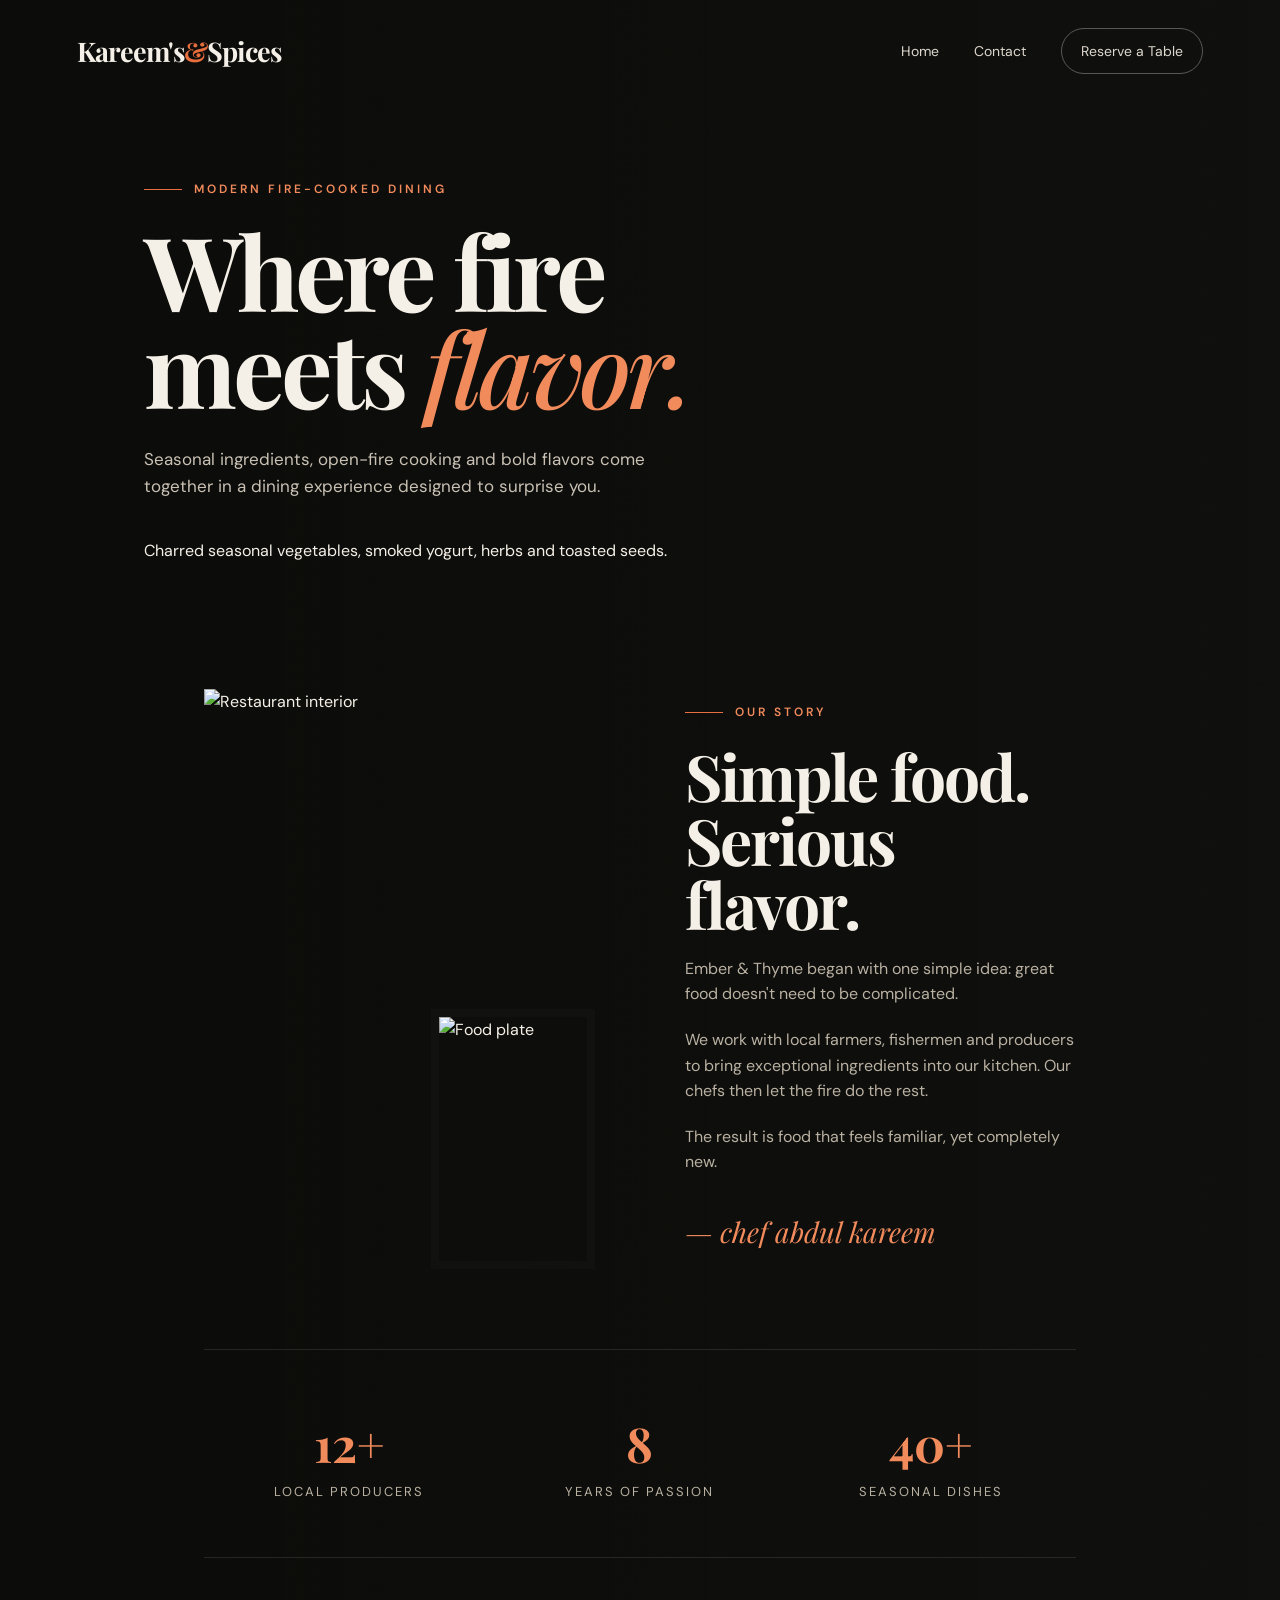
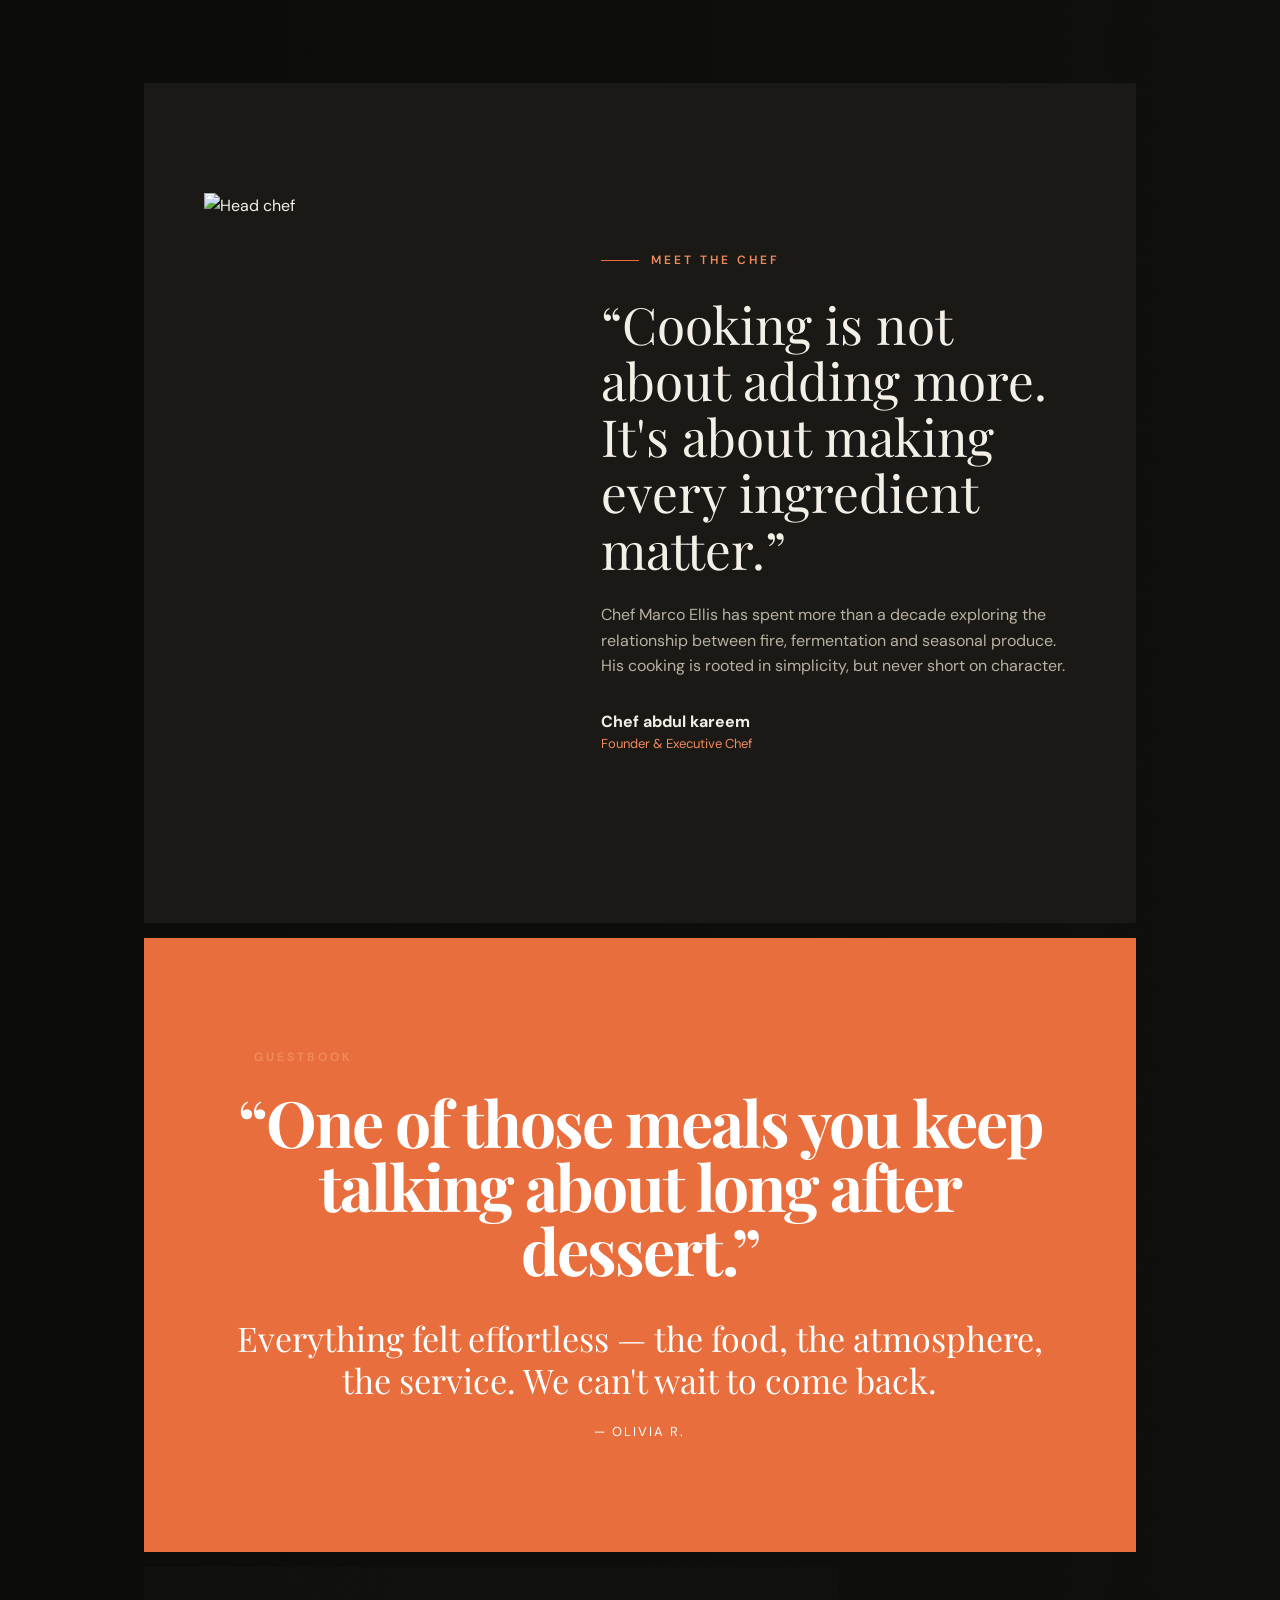
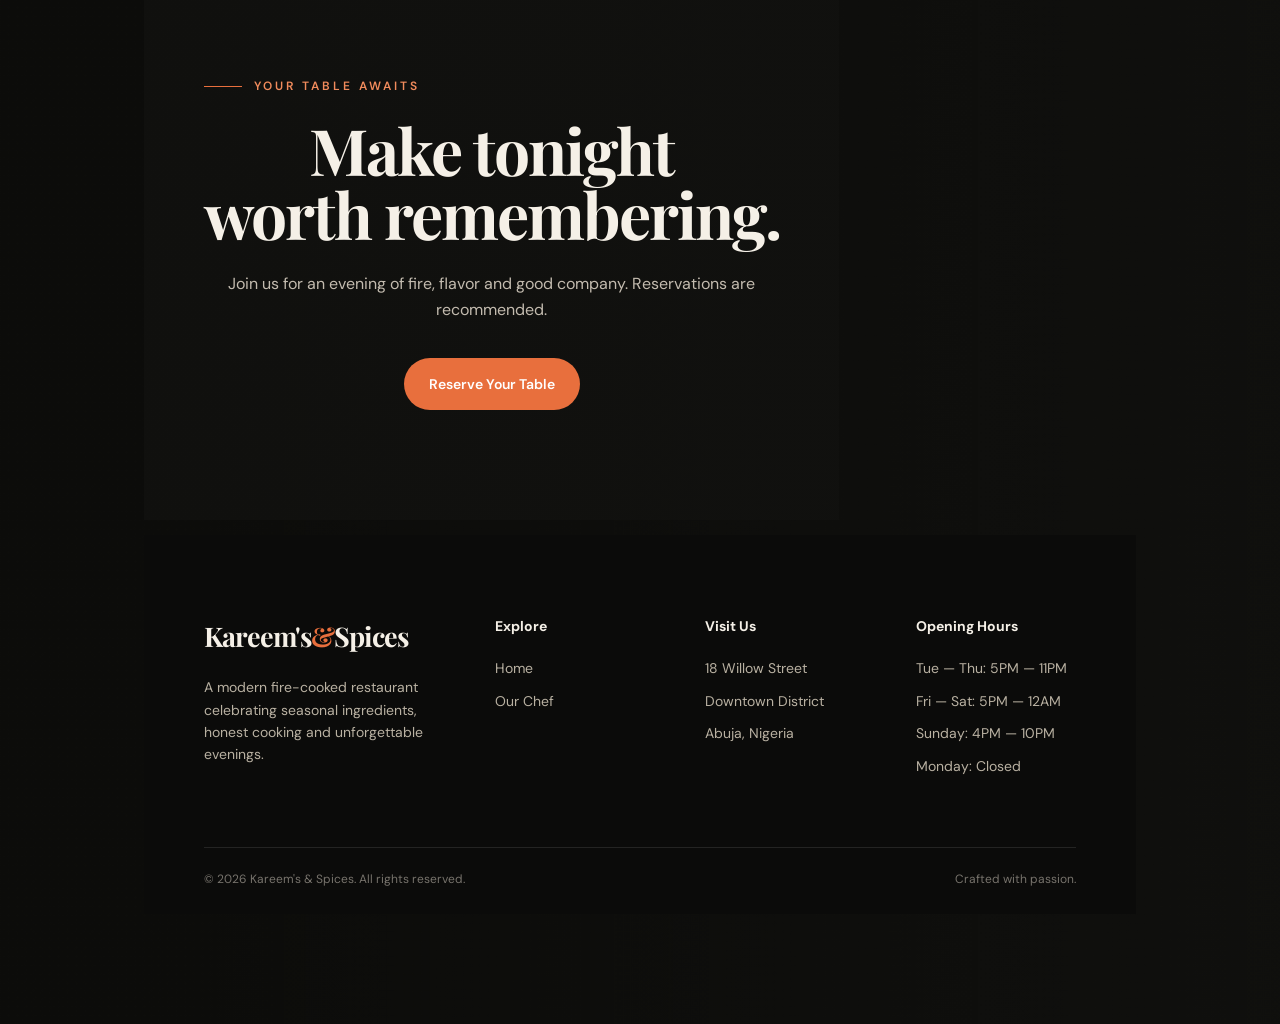
==== index.html @ a862f497 "my resturant home page" ====
<!DOCTYPE html>
<html lang="en">
<head>
    <meta charset="UTF-8">
    <meta name="viewport" content="width=device-width, initial-scale=1.0">
    <title>Ember & Thyme — Modern Dining</title>

    <style>
        @import url('https://fonts.googleapis.com/css2?family=DM+Sans:wght@400;500;600;700&family=Playfair+Display:wght@500;600;700&display=swap');

        * {
            margin: 0;
            padding: 0;
            box-sizing: border-box;
        }

        :root {
            --dark: #11110f;
            --dark-soft: #1a1916;
            --cream: #f5f0e7;
            --muted: #b9b1a2;
            --orange: #e86f3d;
            --orange-light: #f18b5c;
            --white: #ffffff;
            --border: rgba(255,255,255,0.1);
        }

        html {
            scroll-behavior: smooth;
        }

        body {
            font-family: "DM Sans", sans-serif;
            background: var(--dark);
            color: var(--cream);
            line-height: 1.6;
        }

        a {
            color: inherit;
            text-decoration: none;
        }

        img {
            width: 100%;
            display: block;
            object-fit: cover;
        }

        /* ================= HEADER ================= */

        header {
            position: absolute;
            top: 0;
            left: 0;
            width: 100%;
            z-index: 10;
            padding: 28px 6%;
        }

        .navbar {
            max-width: 1400px;
            margin: auto;
            display: flex;
            justify-content: space-between;
            align-items: center;
        }

        .logo {
            font-family: "Playfair Display", serif;
            font-size: 27px;
            font-weight: 700;
            letter-spacing: -1px;
        }

        .logo span {
            color: var(--orange);
        }

        nav {
            display: flex;
            gap: 35px;
            align-items: center;
        }

        nav a {
            font-size: 14px;
            color: #ddd7cd;
            transition: .3s;
        }

        nav a:hover {
            color: var(--orange-light);
        }

        .nav-btn {
            border: 1px solid rgba(255,255,255,.3);
            padding: 11px 19px;
            border-radius: 30px;
        }

        .nav-btn:hover {
            background: var(--orange);
            border-color: var(--orange);
            color: white;
        }

        /* ================= HERO ================= */

        .hero {
            min-height: 100vh;
            position: relative;
            display: flex;
            align-items: center;
            overflow: hidden;
            background:
                linear-gradient(90deg, rgba(12,12,10,.96) 15%, rgba(12,12,10,.72) 50%, rgba(12,12,10,.3)),
                url("https://images.unsplash.com/photo-1517248135467-4c7edcad34c4?auto=format&fit=crop&w=1800&q=85")
                center/cover;
        }

        .hero-content {
            width: min(1400px, 88%);
            margin: auto;
            padding-top: 70px;
        }

        .eyebrow {
            display: flex;
            align-items: center;
            gap: 12px;
            color: var(--orange-light);
            text-transform: uppercase;
            font-size: 12px;
            letter-spacing: 3px;
            font-weight: 600;
            margin-bottom: 22px;
        }

        .eyebrow::before {
            content: "";
            width: 38px;
            height: 1px;
            background: var(--orange);
        }

        h1 {
            max-width: 720px;
            font-family: "Playfair Display", serif;
            font-size: clamp(55px, 8vw, 105px);
            line-height: .95;
            letter-spacing: -4px;
            margin-bottom: 30px;
        }

        h1 em {
            color: var(--orange-light);
            font-weight: 500;
        }

        .hero-text {
            max-width: 510px;
            color: #c9c1b4;
            font-size: 17px;
            margin-bottom: 38px;
        }

        .hero-buttons {
            display: flex;
            gap: 15px;
            flex-wrap: wrap;
        }

        .btn {
            padding: 15px 25px;
            border-radius: 30px;
            font-weight: 600;
            font-size: 14px;
            display: inline-block;
            transition: .3s;
        }

        .btn-primary {
            background: var(--orange);
            color: white;
        }

        .btn-primary:hover {
            background: var(--orange-light);
            transform: translateY(-2px);
        }

        .btn-outline {
            border: 1px solid rgba(255,255,255,.3);
        }

        .btn-outline:hover {
            background: white;
            color: var(--dark);
        }

        .scroll {
            position: absolute;
            bottom: 30px;
            right: 6%;
            writing-mode: vertical-rl;
            text-transform: uppercase;
            letter-spacing: 3px;
            font-size: 10px;
            color: #aaa397;
        }

        /* ================= GENERAL ================= */

        section {
            padding: 110px 6%;
        }

        .container {
            max-width: 1250px;
            margin: auto;
        }

        .section-heading {
            max-width: 650px;
            margin-bottom: 55px;
        }

        .section-heading .eyebrow {
            margin-bottom: 15px;
        }

        h2 {
            font-family: "Playfair Display", serif;
            font-size: clamp(40px, 5vw, 68px);
            line-height: 1;
            letter-spacing: -2px;
        }

        .section-description {
            color: var(--muted);
            margin-top: 20px;
            max-width: 540px;
        }

        /* ================= MENU ================= */

        .menu-section {
            background: var(--cream);
            color: var(--dark);
        }

        .menu-section .eyebrow {
            color: var(--orange);
        }

        .menu-grid {
            display: grid;
            grid-template-columns: repeat(3, 1fr);
            gap: 25px;
        }

        .menu-card {
            background: white;
            overflow: hidden;
            transition: .35s;
        }

        .menu-card:hover {
            transform: translateY(-7px);
        }

        .menu-image {
            height: 280px;
            overflow: hidden;
        }

        .menu-image img {
            height: 100%;
            transition: .5s;
        }

        .menu-card:hover img {
            transform: scale(1.06);
        }

        .menu-info {
            padding: 25px;
        }

        .menu-top {
            display: flex;
            justify-content: space-between;
            gap: 15px;
        }

        .menu-info h3 {
            font-family: "Playfair Display", serif;
            font-size: 24px;
        }

        .price {
            color: var(--orange);
            font-weight: 700;
            white-space: nowrap;
        }

        .menu-info p {
            margin-top: 10px;
            color: #777168;
            font-size: 14px;
        }

        /* ================= ABOUT ================= */

        .about-grid {
            display: grid;
            grid-template-columns: 1fr 1fr;
            gap: 90px;
            align-items: center;
        }

        .about-images {
            position: relative;
            height: 580px;
        }

        .about-main {
            width: 80%;
            height: 500px;
        }

        .about-small {
            position: absolute;
            right: 0;
            bottom: 0;
            width: 42%;
            height: 260px;
            border: 8px solid var(--dark);
        }

        .about-content p {
            color: var(--muted);
            margin: 20px 0;
        }

        .signature {
            margin-top: 35px;
            font-family: "Playfair Display", serif;
            font-style: italic;
            font-size: 28px;
            color: var(--orange-light);
        }

        /* ================= NUMBERS ================= */

        .numbers {
            border-top: 1px solid var(--border);
            border-bottom: 1px solid var(--border);
            display: grid;
            grid-template-columns: repeat(3, 1fr);
            text-align: center;
            padding: 55px 0;
            margin-top: 80px;
        }

        .number h3 {
            font-family: "Playfair Display", serif;
            font-size: 48px;
            color: var(--orange-light);
        }

        .number p {
            color: var(--muted);
            font-size: 13px;
            text-transform: uppercase;
            letter-spacing: 2px;
        }

        /* ================= CHEF ================= */

        .chef-section {
            background: var(--dark-soft);
        }

        .chef-grid {
            display: grid;
            grid-template-columns: .8fr 1.2fr;
            gap: 80px;
            align-items: center;
        }

        .chef-image {
            height: 620px;
        }

        .chef-image img {
            height: 100%;
        }

        .chef-content blockquote {
            font-family: "Playfair Display", serif;
            font-size: clamp(30px, 4vw, 53px);
            line-height: 1.1;
            margin: 25px 0;
        }

        .chef-content p {
            color: var(--muted);
            max-width: 600px;
        }

        .chef-name {
            margin-top: 30px;
            font-weight: 700;
        }

        .chef-role {
            color: var(--orange-light);
            font-size: 13px;
        }

        /* ================= TESTIMONIAL ================= */

        .testimonial {
            text-align: center;
            background: var(--orange);
            color: white;
        }

        .testimonial h2 {
            max-width: 900px;
            margin: auto;
        }

        .quote {
            font-family: "Playfair Display", serif;
            font-size: 34px;
            max-width: 850px;
            margin: 35px auto 20px;
            line-height: 1.25;
        }

        .customer {
            font-size: 13px;
            text-transform: uppercase;
            letter-spacing: 2px;
        }

        /* ================= RESERVATION ================= */

        .reservation {
            background:
                linear-gradient(rgba(17,17,15,.82), rgba(17,17,15,.82)),
                url("https://images.unsplash.com/photo-1414235077428-338989a2e8c0?auto=format&fit=crop&w=1800&q=85")
                center/cover;
            text-align: center;
        }

        .reservation h2 {
            max-width: 800px;
            margin: auto;
        }

        .reservation p {
            max-width: 550px;
            color: #c3bbaf;
            margin: 25px auto 35px;
        }

        /* ================= FOOTER ================= */

        footer {
            background: #0b0b0a;
            padding: 80px 6% 25px;
        }

        .footer-grid {
            max-width: 1250px;
            margin: auto;
            display: grid;
            grid-template-columns: 1.5fr 1fr 1fr 1fr;
            gap: 50px;
            padding-bottom: 60px;
            border-bottom: 1px solid var(--border);
        }

        .footer-brand p {
            color: var(--muted);
            max-width: 330px;
            margin-top: 18px;
            font-size: 14px;
        }

        footer h4 {
            margin-bottom: 20px;
            font-size: 14px;
        }

        footer ul {
            list-style: none;
        }

        footer li {
            color: var(--muted);
            font-size: 14px;
            margin-bottom: 10px;
        }

        footer li a:hover {
            color: var(--orange-light);
        }

        .footer-bottom {
            max-width: 1250px;
            margin: 22px auto 0;
            display: flex;
            justify-content: space-between;
            gap: 20px;
            color: #77736c;
            font-size: 12px;
        }

        /* ================= RESPONSIVE ================= */

        @media (max-width: 900px) {

            nav {
                display: none;
            }

            .menu-grid {
                grid-template-columns: 1fr 1fr;
            }

            .about-grid,
            .chef-grid {
                grid-template-columns: 1fr;
                gap: 50px;
            }

            .about-images {
                height: 500px;
            }

            .chef-image {
                height: 500px;
            }

            .footer-grid {
                grid-template-columns: 1fr 1fr;
            }
        }

        @media (max-width: 600px) {

            header {
                padding: 22px 5%;
            }

            .hero-content {
                width: 90%;
            }

            h1 {
                letter-spacing: -2px;
            }

            section {
                padding: 80px 5%;
            }

            .menu-grid {
                grid-template-columns: 1fr;
            }

            .numbers {
                grid-template-columns: 1fr;
                gap: 30px;
            }

            .about-images {
                height: 430px;
            }

            .about-main {
                height: 380px;
            }

            .about-small {
                height: 190px;
            }

            .footer-grid {
                grid-template-columns: 1fr;
            }

            .footer-bottom {
                flex-direction: column;
            }

            .scroll {
                display: none;
            }
        }
    </style>
</head>

<body>

    <!-- HEADER -->
    <header>
        <div class="navbar">

            <a href="#" class="logo">
                Kareem's<span>&</span>Spices
            </a>

            <nav>
                <a href="#home">Home</a>
                <!-- <a href="#menu">Menu</a> -->
                <!-- <a href="#story">Our Story</a> -->
                <!-- <a href="#chef">Chef</a> -->
                <a href="#contact">Contact</a>
                <a href="#reserve" class="nav-btn">Reserve a Table</a>
            </nav>

        </div>
    </header>


    <!-- HERO -->
    <section class="hero" id="home">

        <div class="hero-content">

            <div class="eyebrow">
                Modern Fire-Cooked Dining
            </div>

            <h1>
                Where fire<br>
                meets <em>flavor.</em>
            </h1>

            <p class="hero-text">
                Seasonal ingredients, open-fire cooking and bold flavors
                come together in a dining experience designed to surprise you.
            </p>

            <div class="hero-buttons">
                <!-- <a href="#menu" class="btn btn-primary">/
                    Explore Our Menu
                </a>

                <a href="#reserve" class="btn btn-outline">
                    Book a Table
                </a>
            </div>

        </div>

        <div class="scroll">
            Scroll to explore
        </div>

    </section>


    <!-- MENU -->
    <!-- <section class="menu-section" id="menu"> -->

        <!-- <div class="container"> -->

            <!-- <div class="section-heading"> -->

                <!-- <div class="eyebrow"> -->
                    <!-- From Our Kitchen -->
                <!-- </div> -->

                <!-- <h2> -->
                    <!-- Crafted with fire.<br> -->
                    <!-- Served with soul. -->
                <!-- </h2> -->

                <!-- <p class="section-description"> -->
                    <!-- Our menu changes with the seasons. Every plate is built -->
                    <!-- around fresh ingredients and finished over live fire. -->
                <!-- </p> -->

            <!-- </div> -->


            <!-- <div class="menu-grid"> -->

                <!-- <article class="menu-card"> -->

                    <!-- <div class="menu-image"> -->
                        <!-- <img -->
                            <!-- src="https://images.unsplash.com/photo-1547592180-85f173990554?auto=format&fit=crop&w=900&q=80" -->
                            <!-- alt="Roasted vegetables"> -->
                    <!-- </div> -->

                    <!-- <div class="menu-info"> -->

                        <!-- <div class="menu-top"> -->
                            <!-- <h3>Ember Vegetables</h3> -->
                            <!-- <span class="price">$16</span> -->
                        <!-- </div> -->

                        <!-- <p> -->
                            Charred seasonal vegetables, smoked yogurt,
                            herbs and toasted seeds.
                        <!-- </p> -->

                    <!-- </div> -->

                <!-- </article> -->


                <!-- <article class="menu-card"> -->

                    <!-- <div class="menu-image"> -->
                        <!-- <img -->
                            <!-- src="https://images.unsplash.com/photo-1544025162-d76694265947?auto=format&fit=crop&w=900&q=80" -->
                            <!-- alt="Grilled steak"> -->
                    <!-- </div> -->

                    <!-- <div class="menu-info"> -->

                        <!-- <div class="menu-top"> -->
                            <!-- <h3>Fire-Grilled Ribeye</h3> -->
                            <!-- <span class="price">$34</span> -->
                        <!-- </div> -->

                        <!-- <p> -->
                            <!-- Dry-aged beef, roasted garlic butter, -->
                            <!-- ember potatoes and jus. -->
                        <!-- </p> -->

                    <!-- </dsziv> -->

                <!-- </article> -->


                <!-- <article class="menu-card"> -->

                    <!-- <div class="menu-image"> -->
                        <!-- <img -->
                           <!-- / src="https://images.unsplash.com/photo-1515003197210-e0cd71810b5f?auto=format&fit=crop&w=900&q=80" -->
                            <!-- alt="Gourmet dish"> -->
                    <!-- </div> -->

                    <!-- <div class="menu-info"> -->

                        <!-- <div class="menu-top"> -->
                            <!-- <h3>Thyme Sea Bass</h3> -->
                            <!-- <span class="price">$29</span> -->
                        <!-- </div> -->

                        <!-- <p> -->
                            <!-- Wild sea bass, lemon thyme, fennel, -->
                            <!-- brown butter and crispy capers. -->
                        <!-- </p> -->

                    <!-- </div> -->

                <!-- </article> -->

            <!-- </div> -->

        <!-- </div> -->

    <!-- </section> -->


    <!-- STORY -->
    <section id="story">

        <div class="container">

            <div class="about-grid">

                <div class="about-images">

                    <img
                        class="about-main"
                        src="https://images.unsplash.com/photo-1552566626-52f8b828add9?auto=format&fit=crop&w=1000&q=85"
                        alt="Restaurant interior">

                    <img
                        class="about-small"
                        src="https://images.unsplash.com/photo-1515003197210-e0cd71810b5f?auto=format&fit=crop&w=700&q=80"
                        alt="Food plate">

                </div>


                <div class="about-content">

                    <div class="eyebrow">
                        Our Story
                    </div>

                    <h2>
                        Simple food.<br>
                        Serious flavor.
                    </h2>

                    <p>
                        Ember & Thyme began with one simple idea:
                        great food doesn't need to be complicated.
                    </p>

                    <p>
                        We work with local farmers, fishermen and producers
                        to bring exceptional ingredients into our kitchen.
                        Our chefs then let the fire do the rest.
                    </p>

                    <p>
                        The result is food that feels familiar,
                        yet completely new.
                    </p>

                    <div class="signature">
                        — chef abdul kareem
                        
                    </div>

                </div>

            </div>


            <div class="numbers">

                <div class="number">
                    <h3>12+</h3>
                    <p>Local Producers</p>
                </div>

                <div class="number">
                    <h3>8</h3>
                    <p>Years of Passion</p>
                </div>

                <div class="number">
                    <h3>40+</h3>
                    <p>Seasonal Dishes</p>
                </div>

            </div>

        </div>

    </section>


    <!-- CHEF -->
    <section class="chef-section" id="chef">

        <div class="container">

            <div class="chef-grid">

                <div class="chef-image">

                    <img
                        src="https://images.unsplash.com/photo-1577219491135-ce391730fb2c?auto=format&fit=crop&w=1000&q=85"
                        alt="Head chef">

                </div>


                <div class="chef-content">

                    <div class="eyebrow">
                        Meet the Chef
                    </div>

                    <blockquote>
                        “Cooking is not about
                        adding more. It's about
                        making every ingredient
                        matter.”
                    </blockquote>

                    <p>
                        Chef Marco Ellis has spent more than a decade
                        exploring the relationship between fire,
                        fermentation and seasonal produce.
                    </p>

                    <p>
                        His cooking is rooted in simplicity, but never
                        short on character.
                    </p>

                    <div class="chef-name">
                        Chef abdul kareem
                    </div>

                    <div class="chef-role">
                        Founder & Executive Chef
                    </div>

                </div>

            </div>

        </div>

    </section>


    <!-- TESTIMONIAL -->
    <section class="testimonial">

        <div class="container">

            <div class="eyebrow">
                Guestbook
            </div>

            <h2>
                “One of those meals you keep
                talking about long after dessert.”
            </h2>

            <p class="quote">
                Everything felt effortless — the food,
                the atmosphere, the service. We can't wait
                to come back.
            </p>

            <div class="customer">
                — Olivia R.
            </div>

        </div>

    </section>


    <!-- RESERVATION -->
    <section class="reservation" id="reserve">

        <div class="container">

            <div class="eyebrow">
                Your Table Awaits
            </div>

            <h2>
                Make tonight<br>
                worth remembering.
            </h2>

            <p>
                Join us for an evening of fire, flavor and good company.
                Reservations are recommended.
            </p>

            <a href="mailto:hello@emberandthyme.com"
               class="btn btn-primary">
                Reserve Your Table
            </a>

        </div>

    </section>


    <!-- FOOTER -->
    <footer id="contact">

        <div class="footer-grid">

            <div class="footer-brand">

                <a href="#" class="logo">
                    Kareem's<span>&</span>Spices
                </a>

                <p>
                    A modern fire-cooked restaurant celebrating
                    seasonal ingredients, honest cooking and
                    unforgettable evenings.
                </p>

            </div>


            <div>

                <h4>Explore</h4>

                <ul>
                    <li><a href="#home">Home</a></li>
                    <!-- <li><a href="#menu">Menu</a></li> -->
                    <!-- <li><a href="#story">Our Story</a></li> -->
                    <li><a href="#chef">Our Chef</a></li>
                </ul>

            </div>


            <div>

                <h4>Visit Us</h4>

                <ul>
                    <li>18 Willow Street</li>
                    <li>Downtown District</li>
                    <li>Abuja, Nigeria</li>
                </ul>

            </div>


            <div>

                <h4>Opening Hours</h4>

                <ul>
                    <li>Tue — Thu: 5PM — 11PM</li>
                    <li>Fri — Sat: 5PM — 12AM</li>
                    <li>Sunday: 4PM — 10PM</li>
                    <li>Monday: Closed</li>
                </ul> 

            </div>

        </div>


        <div class="footer-bottom">

            <span>
                © 2026 Kareem's & Spices. All rights reserved.
            </span>

            <span>
                Crafted with passion.
            </span>

        </div>

    </footer>

</body>
</html>
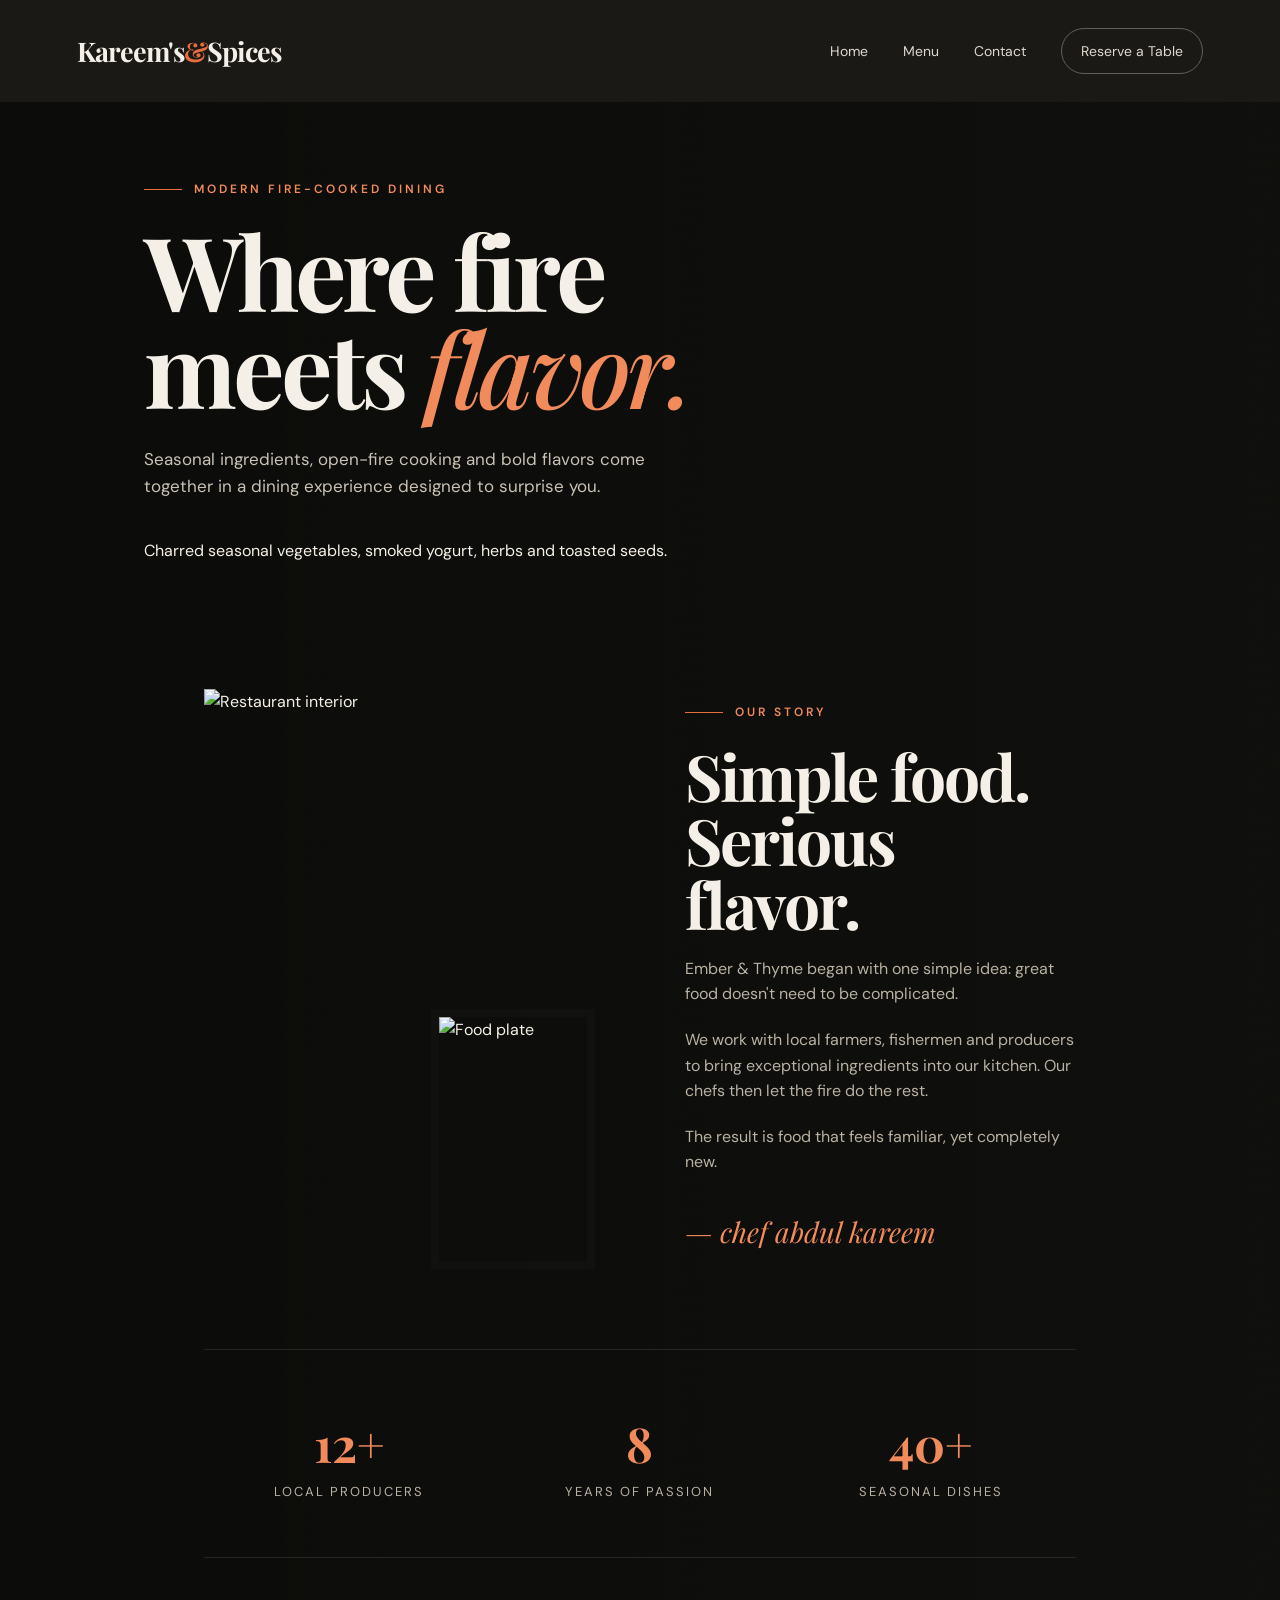
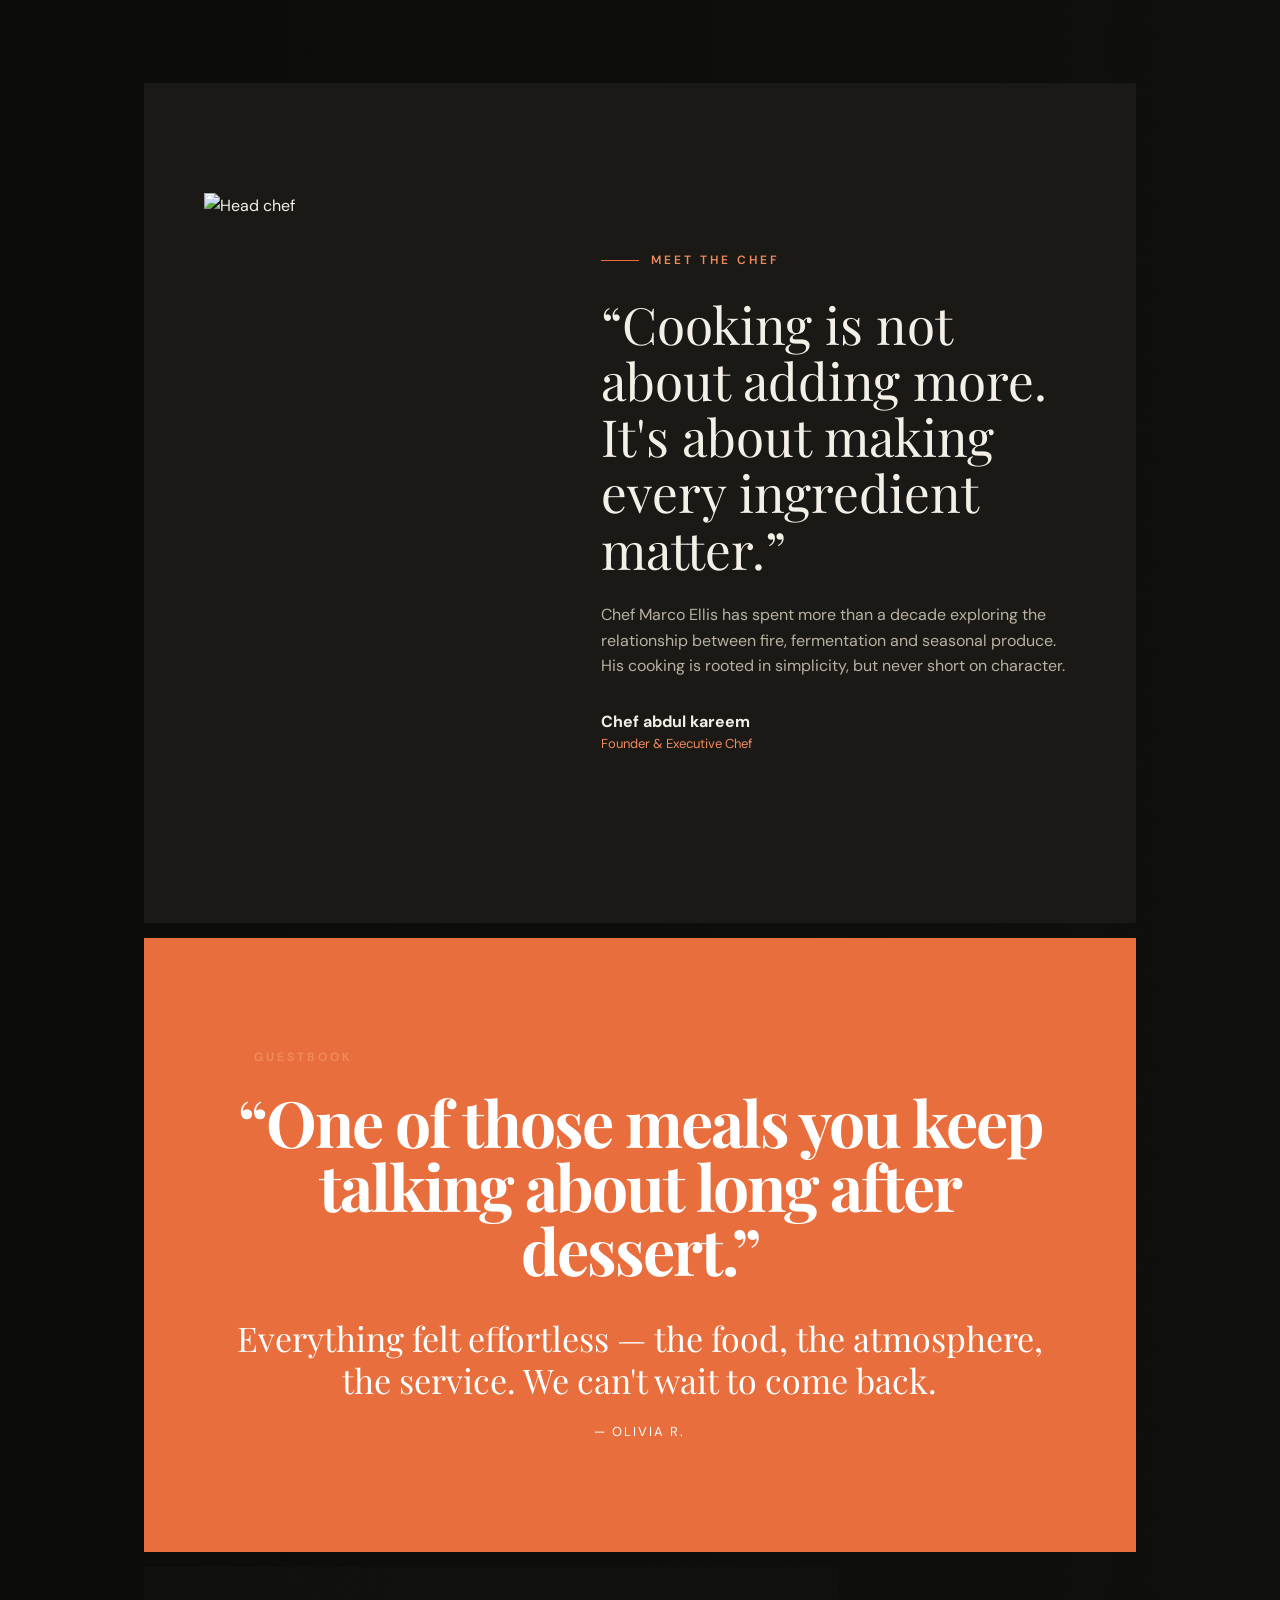
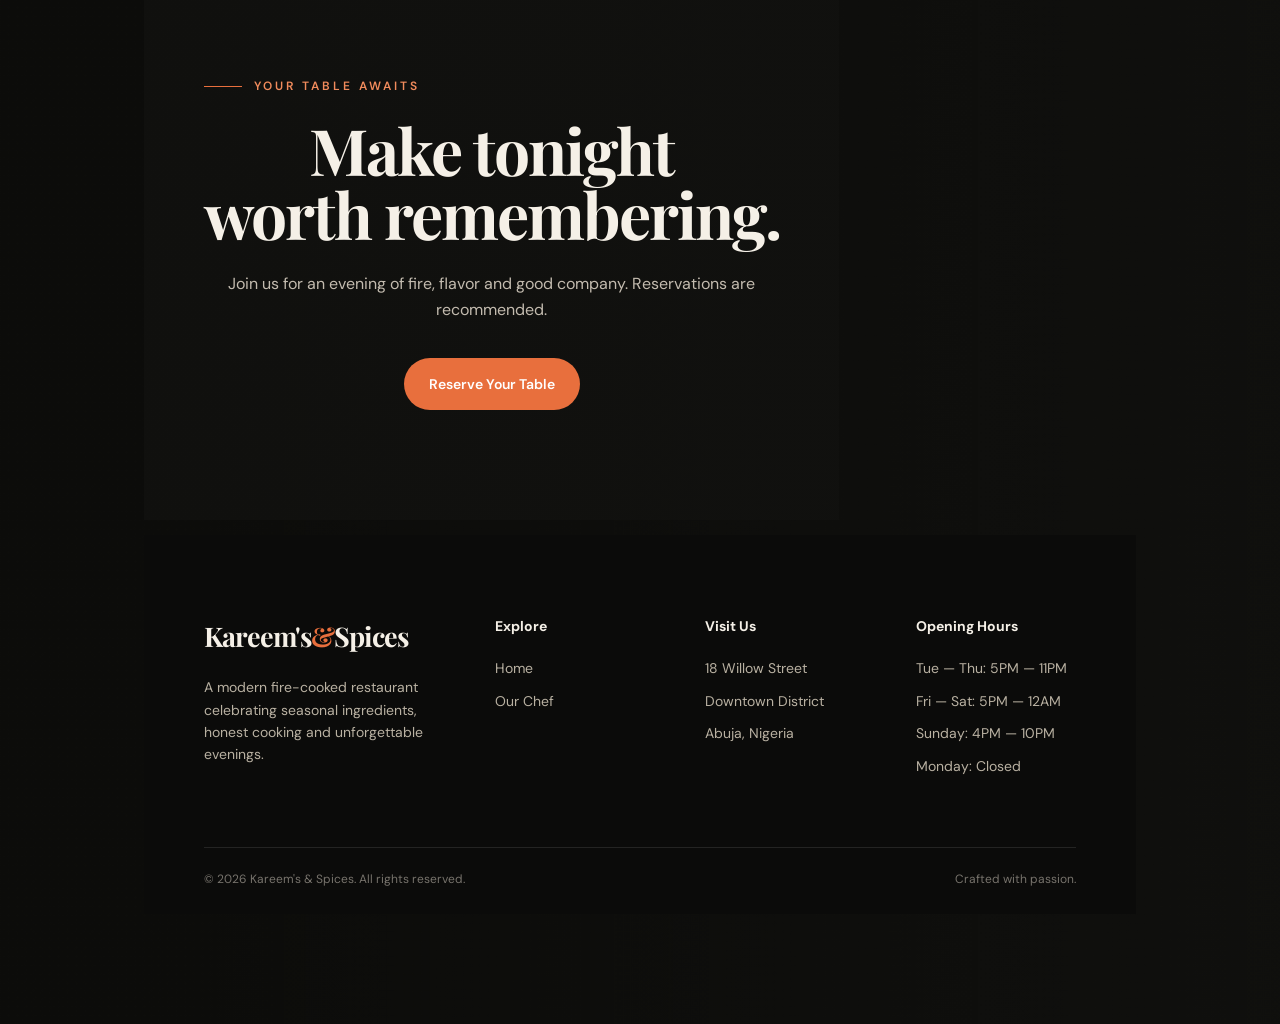
==== commit 0e61b60e: "i added the manu page to the home page" ====
--- a/index.html
+++ b/index.html
@@ -50,12 +50,15 @@
         /* ================= HEADER ================= */
 
         header {
-            position: absolute;
+            position: fixed;
             top: 0;
             left: 0;
+            right: 0;
             width: 100%;
             z-index: 10;
             padding: 28px 6%;
+            /* background-color:(rgb(145, 14, 14)) */
+            background: #1a1916;
         }
 
         .navbar {
@@ -74,8 +77,7 @@
         }
 
         .logo span {
-            color: var(--orange);
-        }
+            color: #e86f3d;        }
 
         nav {
             display: flex;
@@ -499,6 +501,7 @@
 
         footer ul {
             list-style: none;
+            
         }
 
         footer li {
@@ -617,8 +620,8 @@
             </a>
 
             <nav>
-                <a href="#home">Home</a>
-                <!-- <a href="#menu">Menu</a> -->
+                <a href="index.html">Home</a>
+                <a href="menu.html">Menu</a>
                 <!-- <a href="#story">Our Story</a> -->
                 <!-- <a href="#chef">Chef</a> -->
                 <a href="#contact">Contact</a>
@@ -962,7 +965,9 @@
                 Reservations are recommended.
             </p>
 
-            <a href="mailto:hello@emberandthyme.com"
+            <a href="mailto:yabdulkareem114@gmail.com
+            
+            "
                class="btn btn-primary">
                 Reserve Your Table
             </a>
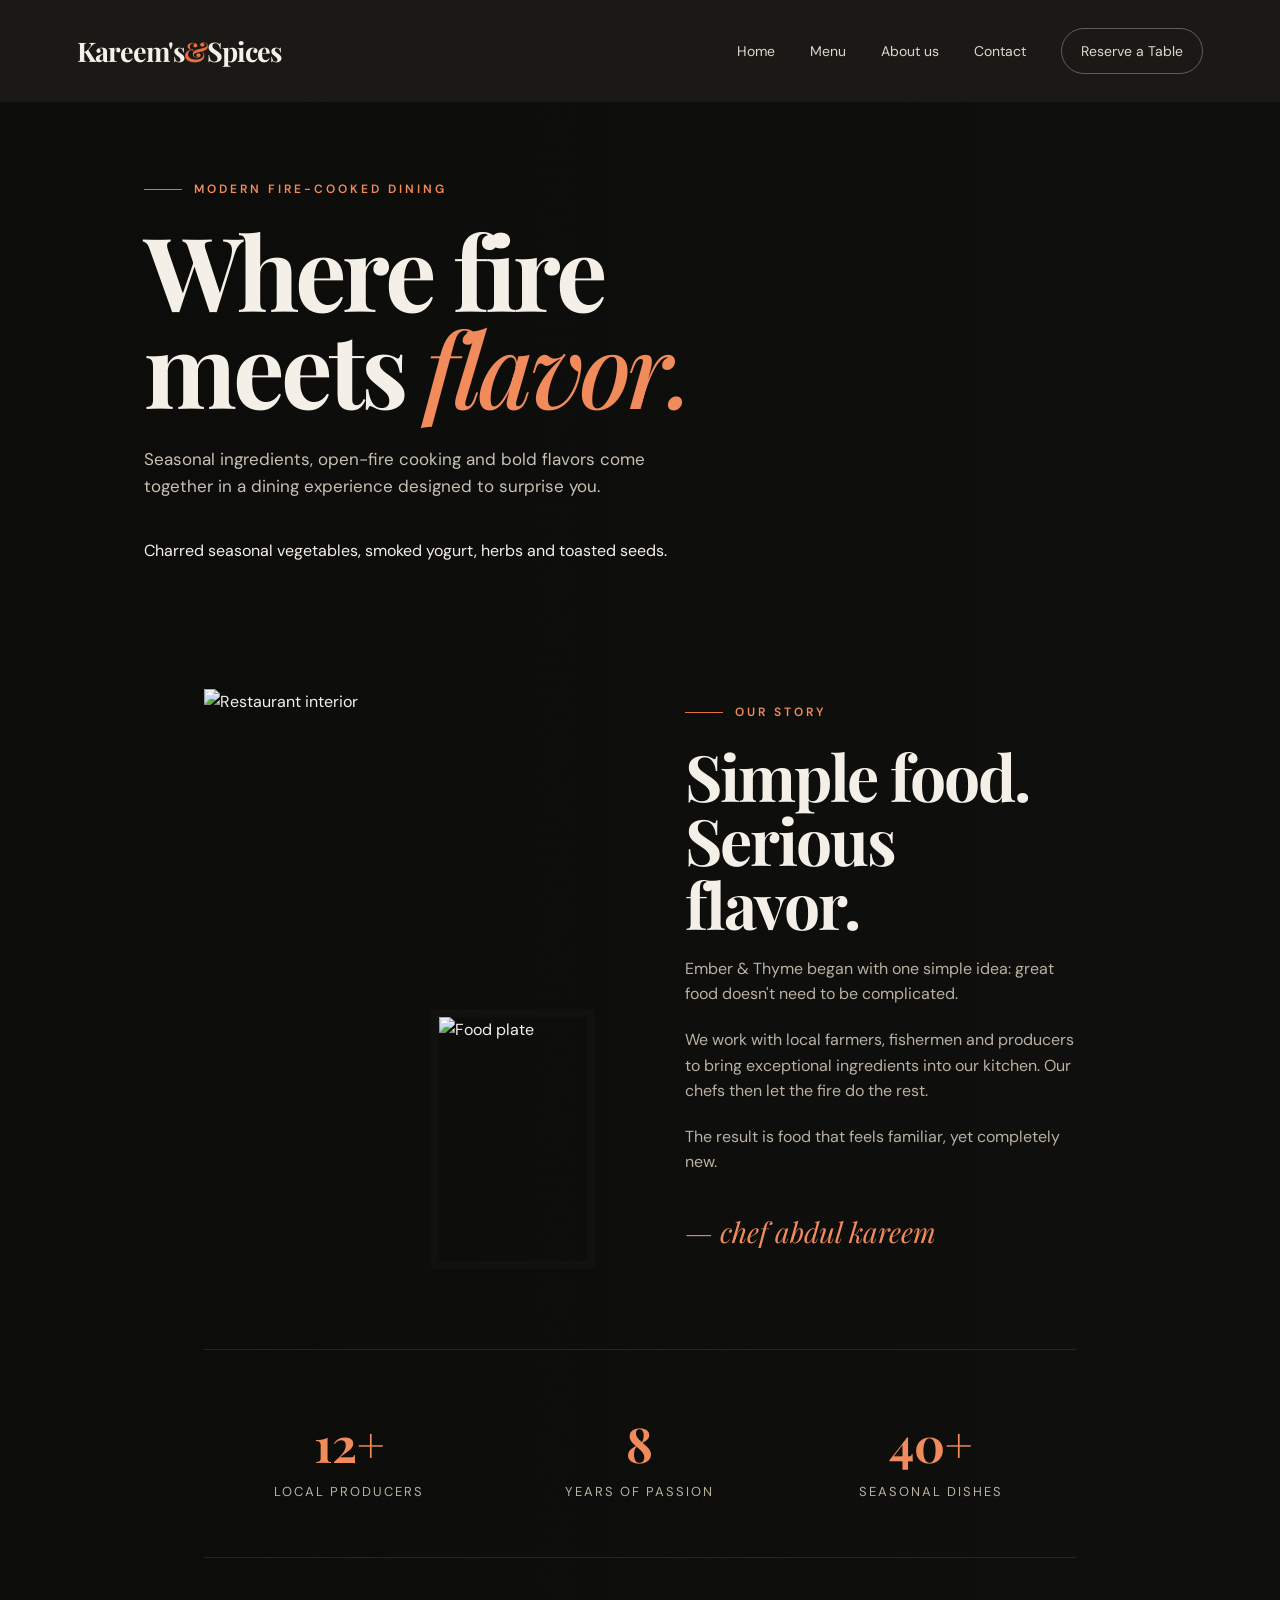
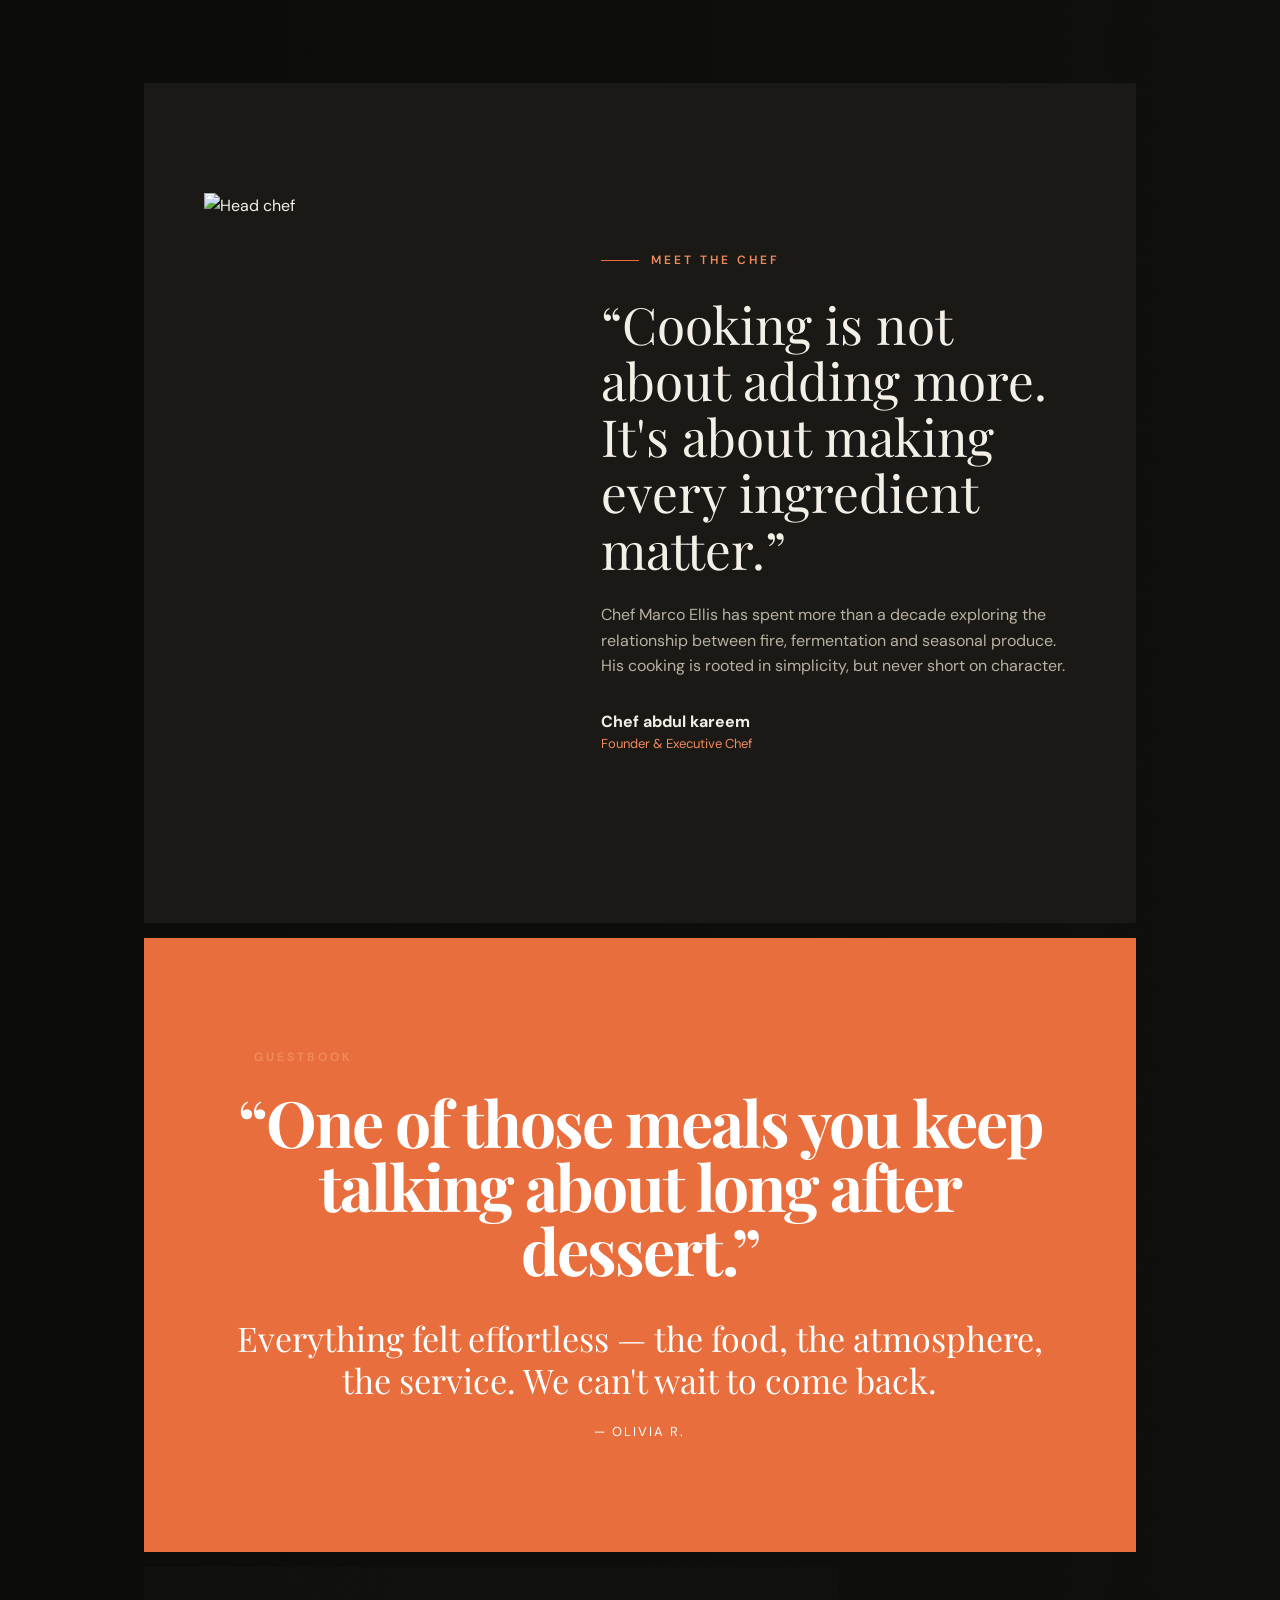
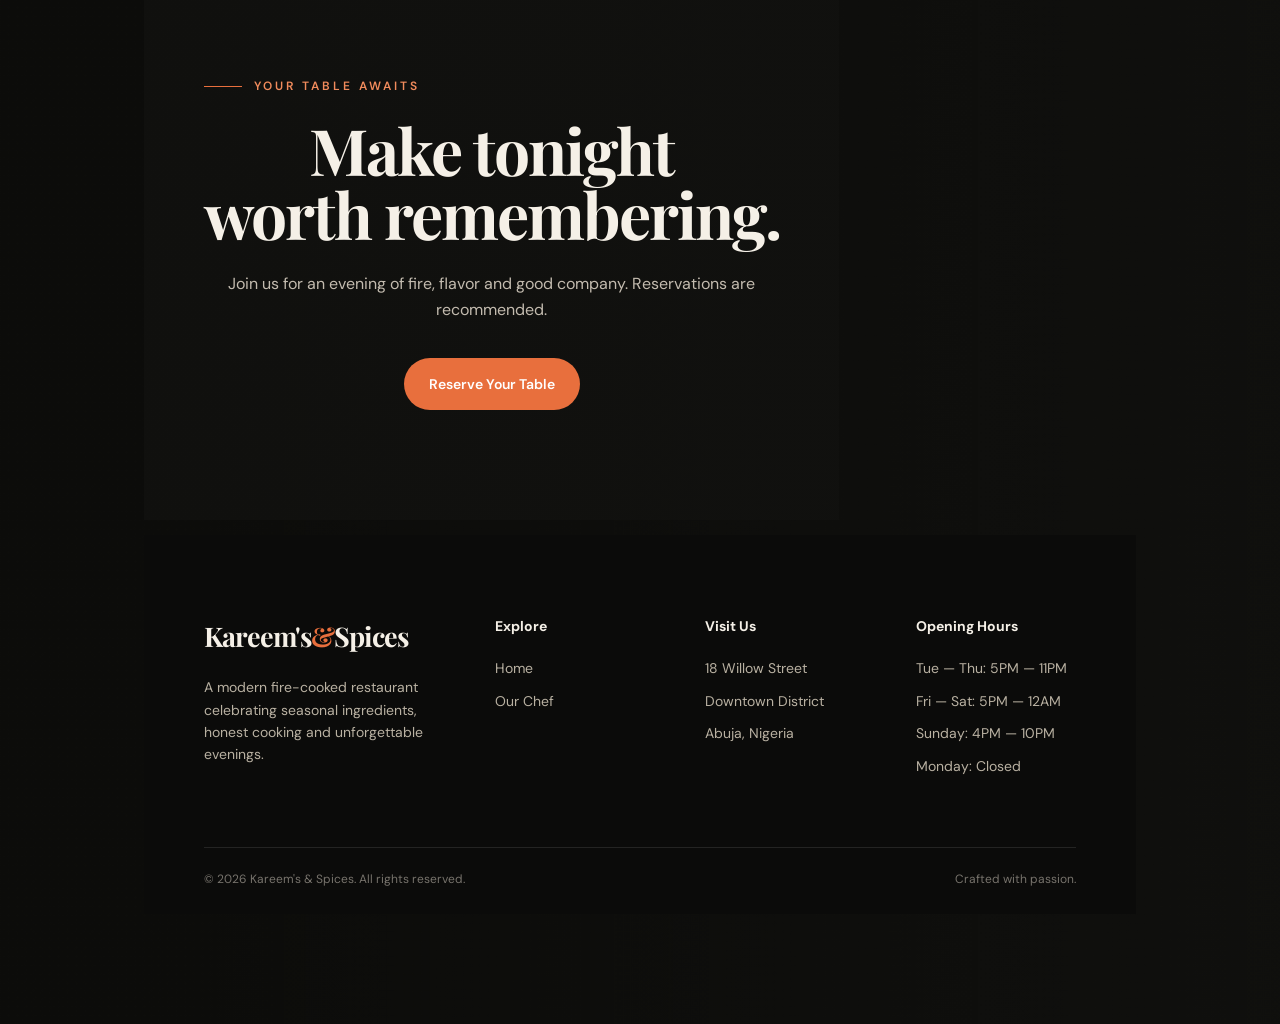
==== commit 7043fc3a: "merged about us page everything is complete" ====
--- a/index.html
+++ b/index.html
@@ -622,7 +622,7 @@
             <nav>
                 <a href="index.html">Home</a>
                 <a href="menu.html">Menu</a>
-                <!-- <a href="#story">Our Story</a> -->
+                <a href="aboutus.html">About us</a>
                 <!-- <a href="#chef">Chef</a> -->
                 <a href="#contact">Contact</a>
                 <a href="#reserve" class="nav-btn">Reserve a Table</a>
